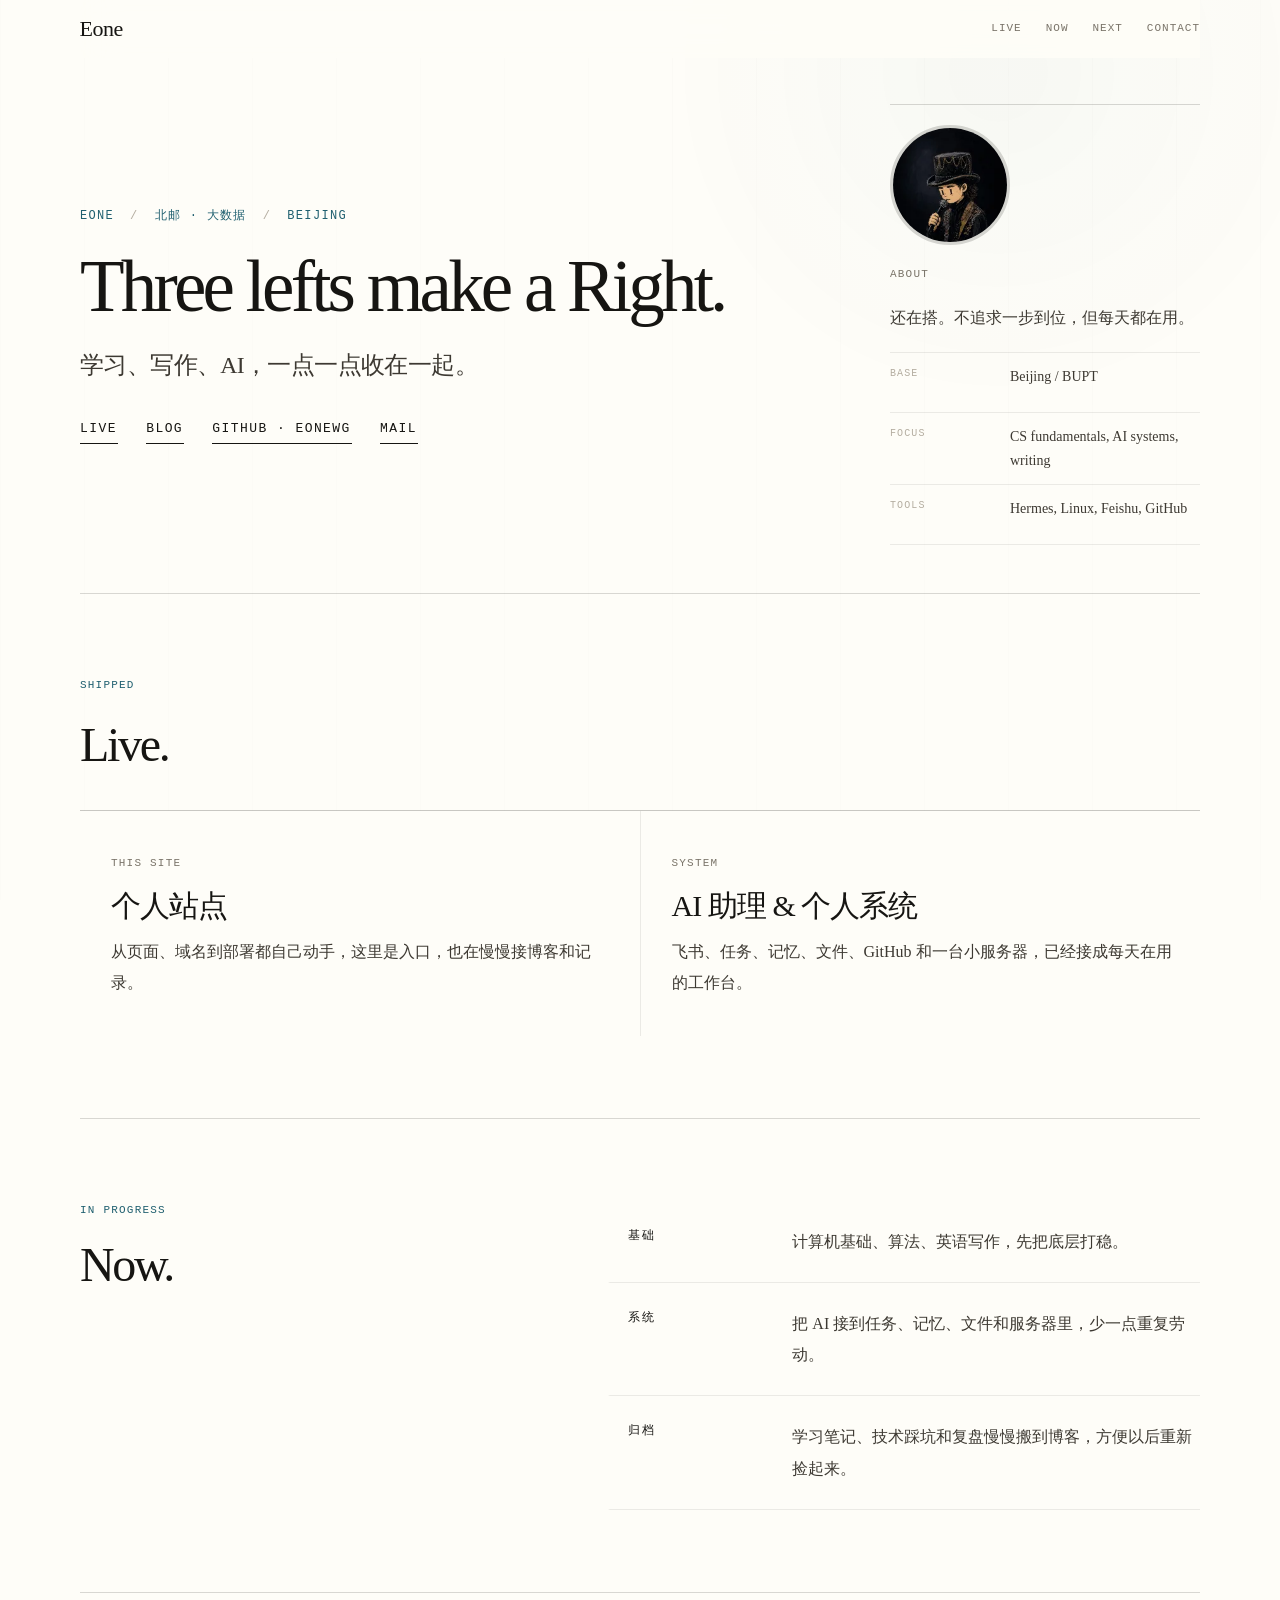
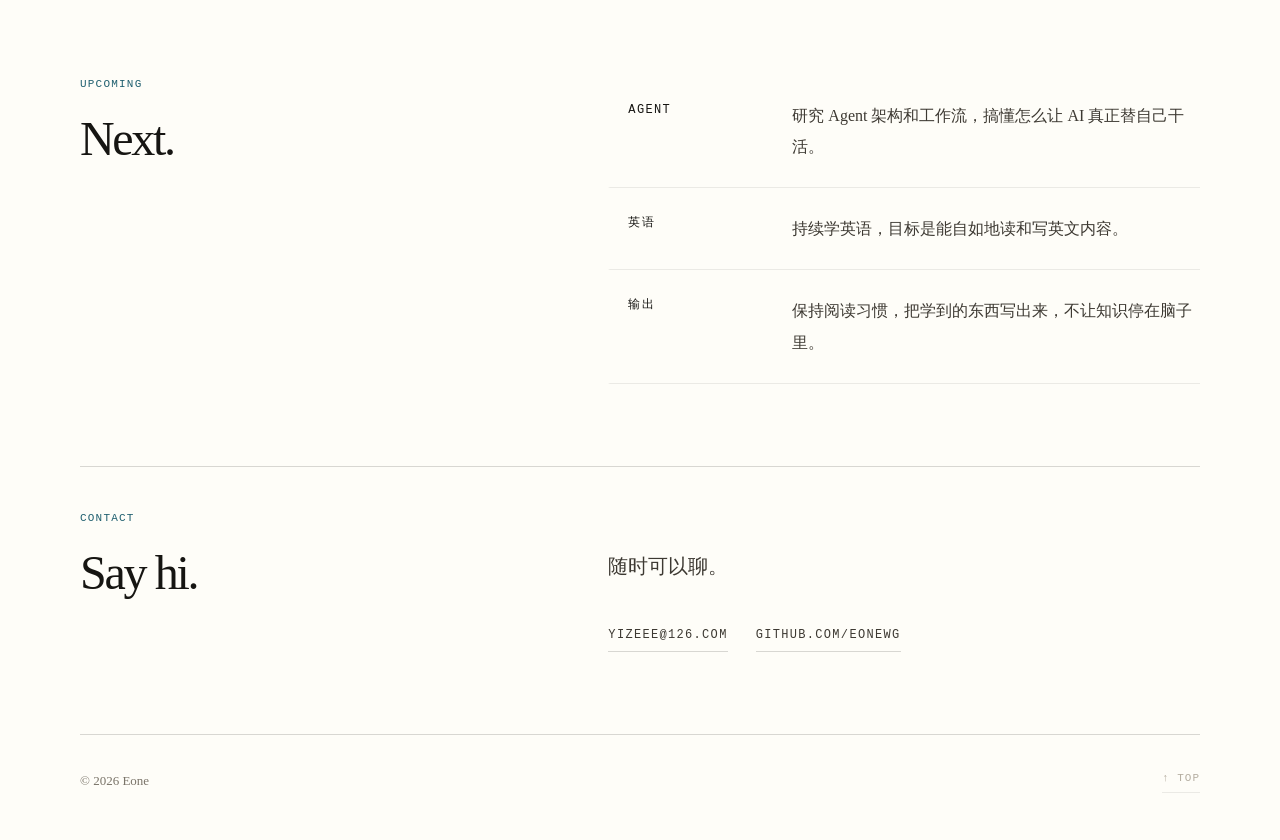
==== index.html @ 281b0e09 "Restructure sections into Live / Now / Next Replace Focus+Projects with three sections: Live (shippe" ====
<!DOCTYPE html>
<html lang="zh-CN">
<head>
<meta charset="utf-8" />
<meta name="viewport" content="width=device-width, initial-scale=1.0" />
<meta name="description" content="Eone — 北邮大数据在读。写一点学习、工程和 AI 协作系统的记录。" />
<meta name="theme-color" content="#fefdf8" />
<link rel="canonical" href="https://eeeone.me/" />
<meta property="og:title" content="Eone · Three lefts make a Right." />
<meta property="og:description" content="北邮大数据在读。写一点学习、工程和 AI 协作系统的记录。" />
<meta property="og:url" content="https://eeeone.me/" />
<meta property="og:type" content="website" />
<title>Eone · Three lefts make a Right.</title>
<link rel="icon" type="image/png" href="[data-uri]" />
<link rel="stylesheet" href="style.css?v=lnx1" />
</head>
<body>
<div class="page">
  <header class="topbar" id="topbar">
    <a class="brand" href="#top" aria-label="Eone home">Eone</a>
    <nav class="nav" aria-label="Primary navigation">
      <a href="#live">Live</a>
      <a href="#now">Now</a>
      <a href="#next">Next</a>
      <a href="#contact">Contact</a>
    </nav>
  </header>

  <main id="top">
    <section class="hero" aria-labelledby="hero-title">
      <div class="hero-copy fade-in">
        <div class="issue-line"><span>Eone</span><span>北邮 · 大数据</span><span>Beijing</span></div>
        <h1 id="hero-title">Three lefts make a Right.</h1>
        <p class="hero-subtitle">学习、写作、AI，一点一点收在一起。</p>
        <div class="hero-actions" aria-label="Quick links">
          <a href="#live">Live</a>
          <a href="/blog/">Blog</a>
          <a href="https://github.com/eonewg" rel="noopener" target="_blank">GitHub &middot; eonewg</a>
          <a href="mailto:yizeee@126.com">Mail</a>
        </div>
      </div>
      <aside class="editor-note fade-in" aria-label="About me">
        <img class="avatar" src="avatar.webp" alt="Eone" width="140" height="140" />
        <span class="meta-label">About</span>
        <p>还在搭。不追求一步到位，但每天都在用。</p>
        <div class="fact-list" aria-label="Profile facts">
          <div class="fact-row"><span class="meta-label">Base</span><span>Beijing / BUPT</span></div>
          <div class="fact-row"><span class="meta-label">Focus</span><span>CS fundamentals, AI systems, writing</span></div>
          <div class="fact-row"><span class="meta-label">Tools</span><span>Hermes, Linux, Feishu, GitHub</span></div>
        </div>
      </aside>
    </section>

    <section class="section fade-in" id="live" aria-labelledby="live-title">
      <div class="works-header">
        <div class="section-kicker">Shipped</div>
        <h2 id="live-title">Live.</h2>
      </div>
      <div class="work-list">
        <article class="work-item">
          <span class="work-tag">This Site</span>
          <h3><a href="/blog/">个人站点</a></h3>
          <p>从页面、域名到部署都自己动手，这里是入口，也在慢慢接博客和记录。</p>
        </article>
        <article class="work-item">
          <span class="work-tag">System</span>
          <h3><a href="https://github.com/eonewg" rel="noopener" target="_blank">AI 助理 &amp; 个人系统</a></h3>
          <p>飞书、任务、记忆、文件、GitHub 和一台小服务器，已经接成每天在用的工作台。</p>
        </article>
      </div>
    </section>

    <section class="section fade-in" id="now" aria-labelledby="now-title">
      <div class="section-shell">
        <div>
          <div class="section-kicker">In Progress</div>
          <h2 id="now-title">Now.</h2>
        </div>
        <div>
          <div class="brief-list">
            <div class="brief-item">
              <span class="run-in">基础</span>
              <p>计算机基础、算法、英语写作，先把底层打稳。</p>
            </div>
            <div class="brief-item">
              <span class="run-in">系统</span>
              <p>把 AI 接到任务、记忆、文件和服务器里，少一点重复劳动。</p>
            </div>
            <div class="brief-item">
              <span class="run-in">归档</span>
              <p>学习笔记、技术踩坑和复盘慢慢搬到博客，方便以后重新捡起来。</p>
            </div>
          </div>
        </div>
      </div>
    </section>

    <section class="section fade-in" id="next" aria-labelledby="next-title">
      <div class="section-shell">
        <div>
          <div class="section-kicker">Upcoming</div>
          <h2 id="next-title">Next.</h2>
        </div>
        <div>
          <div class="brief-list">
            <div class="brief-item">
              <span class="run-in">Agent</span>
              <p>研究 Agent 架构和工作流，搞懂怎么让 AI 真正替自己干活。</p>
            </div>
            <div class="brief-item">
              <span class="run-in">英语</span>
              <p>持续学英语，目标是能自如地读和写英文内容。</p>
            </div>
            <div class="brief-item">
              <span class="run-in">输出</span>
              <p>保持阅读习惯，把学到的东西写出来，不让知识停在脑子里。</p>
            </div>
          </div>
        </div>
      </div>
    </section>

    <section class="section contact-section fade-in" id="contact" aria-labelledby="contact-title">
      <div class="section-shell">
        <div>
          <div class="section-kicker">Contact</div>
          <h2 id="contact-title">Say hi.</h2>
        </div>
        <div>
          <p class="section-lede">随时可以聊。</p>
          <div class="contact-links">
            <a href="mailto:yizeee@126.com">yizeee@126.com</a>
            <a href="https://github.com/eonewg" rel="noopener" target="_blank">github.com/eonewg</a>
          </div>
        </div>
      </div>
    </section>
  </main>

  <footer>
    <span>&copy; 2026 Eone</span>
    <a class="back-top" href="#top">↑ Top</a>
  </footer>
</div>

<script src="script.js?v=bb3365f2"></script>
</body>
</html>
---- style.css ----
/* ========================================
   Eone — Personal Homepage Stylesheet
   ======================================== */

:root {
  --paper: #fefdf8;
  --ink: #161512;
  --ink-soft: #3d3932;
  --muted: #7a7469;
  --faint: #b4ada0;
  --line: rgba(22, 21, 18, 0.16);
  --line-soft: rgba(22, 21, 18, 0.08);
  --accent: #1f5f6f;
  --accent-wash: rgba(31, 95, 111, 0.055);
  --max: 1120px;
  --serif: "Noto Serif SC", "Source Han Serif SC", "Songti SC", STSong, SimSun, Georgia, "Times New Roman", serif;
  --mono: "SF Mono", "Cascadia Code", "JetBrains Mono", Menlo, Consolas, monospace;
  --ease: cubic-bezier(.22, 1, .36, 1);
  --topbar-bg: rgba(254, 253, 248, .88);
}

/* ---------- Dark Mode ---------- */

@media (prefers-color-scheme: dark) {
  :root {
    --paper: #141310;
    --ink: #e8e4d9;
    --ink-soft: #c4bfae;
    --muted: #8a8477;
    --faint: #5e594e;
    --line: rgba(232, 228, 217, 0.14);
    --line-soft: rgba(232, 228, 217, 0.07);
    --accent: #5cb8c9;
    --accent-wash: rgba(92, 184, 201, 0.08);
    --topbar-bg: rgba(20, 19, 16, .92);
  }
  body::before {
    background:
      radial-gradient(circle at 78% 8%, rgba(92,184,201,.035), transparent 28%),
      linear-gradient(90deg, rgba(232,228,217,.012) 1px, transparent 1px) !important;
    background-size: auto, 84px 84px !important;
  }
}

/* ---------- Base ---------- */

* { box-sizing: border-box; }
html { scroll-behavior: smooth; -webkit-font-smoothing: antialiased; -moz-osx-font-smoothing: grayscale; }
body {
  margin: 0;
  min-height: 100vh;
  color: var(--ink);
  background: var(--paper);
  font-family: var(--serif);
  line-height: 1.78;
}
body::before {
  content: "";
  position: fixed;
  inset: 0;
  pointer-events: none;
  background:
    radial-gradient(circle at 78% 8%, rgba(31,95,111,.045), transparent 28%),
    linear-gradient(90deg, rgba(22,21,18,.014) 1px, transparent 1px);
  background-size: auto, 84px 84px;
  opacity: .7;
}
a { color: inherit; text-decoration: none; }
::selection { background: var(--accent-wash); color: var(--accent); }

/* ---------- Layout ---------- */

.page {
  width: min(var(--max), calc(100% - 48px));
  margin: 0 auto;
  position: relative;
}

/* ---------- Topbar ---------- */

.topbar {
  position: sticky;
  top: 0;
  z-index: 20;
  display: flex;
  align-items: center;
  justify-content: space-between;
  gap: 24px;
  min-height: 58px;
  background: var(--topbar-bg);
  backdrop-filter: blur(18px);
  -webkit-backdrop-filter: blur(18px);
  border-bottom: 1px solid transparent;
  transition: border-color .35s ease;
}
.topbar.scrolled { border-bottom-color: var(--line-soft); }
.brand {
  font-size: 22px;
  line-height: 1;
  font-weight: 500;
  letter-spacing: -.02em;
}
.nav {
  display: flex;
  gap: 24px;
  align-items: center;
  font-family: var(--mono);
  font-size: 11px;
  letter-spacing: .09em;
  text-transform: uppercase;
  color: var(--muted);
}
.nav a { transition: color .25s ease; }
.nav a:hover { color: var(--ink); }

/* ---------- Shared Mono Style ---------- */

.mono, .kicker, .issue-line, .hero-actions, .meta-label, .section-kicker, .run-in, .work-tag, .contact-links, .footer-note {
  font-family: var(--mono);
  text-transform: uppercase;
  letter-spacing: .11em;
}

/* ---------- Hero ---------- */

.hero {
  min-height: auto;
  display: grid;
  grid-template-columns: minmax(0, 1fr) 310px;
  gap: clamp(38px, 6vw, 76px);
  align-items: center;
  padding: 46px 0 48px;
  border-bottom: 1px solid var(--line);
}
.issue-line {
  display: flex;
  flex-wrap: wrap;
  gap: 10px 16px;
  align-items: center;
  color: var(--accent);
  font-size: 12px;
  margin-bottom: 22px;
}
.issue-line span:not(:last-child)::after {
  content: "/";
  margin-left: 16px;
  color: var(--faint);
}
h1 {
  margin: 0;
  max-width: 790px;
  font-size: clamp(46px, 5.7vw, 78px);
  line-height: 1.05;
  font-weight: 500;
  letter-spacing: -.052em;
}
.hero-subtitle {
  max-width: 680px;
  margin: 20px 0 0;
  color: var(--ink-soft);
  font-size: clamp(18px, 1.85vw, 24px);
  line-height: 1.65;
  font-weight: 400;
  letter-spacing: -.026em;
}
.hero-deck {
  max-width: 720px;
  margin: 20px 0 0;
  color: var(--ink-soft);
  font-size: 20px;
  line-height: 1.7;
}
.hero-deck::first-letter {
  float: left;
  margin: .1em .16em 0 0;
  font-size: 2.8em;
  line-height: .8;
  color: var(--ink);
}

/* ---------- Hero Actions ---------- */

.hero-actions {
  display: flex;
  flex-wrap: wrap;
  gap: 28px;
  margin-top: 32px;
  font-size: 13px;
}
.hero-actions a {
  border-bottom: 1.5px solid currentColor;
  padding-bottom: 3px;
  color: var(--ink);
  transition: color .25s ease, border-color .25s ease, gap .25s ease;
  display: inline-flex;
  align-items: center;
  gap: 0;
}
.hero-actions a::after {
  content: '→';
  opacity: 0;
  margin-left: -8px;
  transition: opacity .25s ease, margin-left .25s ease;
}
.hero-actions a:hover {
  color: var(--accent);
  gap: 6px;
}
.hero-actions a:hover::after {
  opacity: 1;
  margin-left: 0;
}

/* ---------- Avatar & Editor Note ---------- */

.avatar {
  width: 120px;
  height: 120px;
  border-radius: 50%;
  object-fit: cover;
  border: 3px solid var(--line);
  margin-bottom: 20px;
  display: block;
  transition: border-color .35s ease;
}
.avatar:hover { border-color: var(--accent); }

.editor-note {
  align-self: start;
  padding-top: 20px;
  border-top: 1px solid var(--line);
}
.editor-note p {
  margin: 0;
  color: var(--ink-soft);
  font-size: 16px;
  line-height: 1.82;
}
.editor-note .meta-label {
  display: block;
  color: var(--muted);
  font-size: 11px;
  margin-bottom: 18px;
}
.fact-list {
  margin-top: 20px;
  border-top: 1px solid var(--line-soft);
}
.fact-row {
  display: grid;
  grid-template-columns: 102px 1fr;
  gap: 18px;
  padding: 12px 0;
  border-bottom: 1px solid var(--line-soft);
}
.fact-row .meta-label { color: var(--faint); font-size: 10px; }
.fact-row span:last-child { color: var(--ink-soft); font-size: 14px; line-height: 1.65; }

/* ---------- Sections ---------- */

.section {
  padding: 82px 0;
  border-bottom: 1px solid var(--line);
}
.section-shell {
  display: grid;
  grid-template-columns: minmax(220px, 0.72fr) minmax(0, 1fr);
  gap: clamp(42px, 8vw, 104px);
  align-items: start;
}
.section-kicker {
  color: var(--accent);
  font-size: 11px;
  margin-bottom: 20px;
}
h2 {
  margin: 0;
  max-width: 430px;
  font-size: clamp(28px, 3.8vw, 48px);
  font-weight: 500;
  letter-spacing: -.048em;
  line-height: 1.04;
}
.section-lede {
  margin: 0;
  color: var(--ink-soft);
  font-size: 20px;
  line-height: 1.7;
}
.section-lede + .section-lede { margin-top: 26px; }

/* ---------- Brief List ---------- */

.brief-list {
  margin-top: 44px;
  border-top: 1px solid var(--line);
}
.brief-list:first-child {
  margin-top: 0;
  border-top: none;
}
.brief-item {
  display: grid;
  grid-template-columns: 136px 1fr;
  gap: 28px;
  padding: 25px 0 25px 18px;
  border-bottom: 1px solid var(--line-soft);
  border-left: 2px solid transparent;
  transition: border-color .25s ease, background .25s ease;
}
.brief-item:hover {
  border-left-color: var(--accent);
}
.run-in {
  color: var(--ink);
  font-size: 12px;
}
.brief-item p {
  margin: 0;
  color: var(--ink-soft);
  font-size: 16px;
  line-height: 1.95;
}

/* ---------- Works ---------- */

.work-list {
  display: grid;
  grid-template-columns: repeat(2, 1fr);
  gap: 1px;
  background: var(--line-soft);
  border-top: 1px solid var(--line);
  margin-top: 40px;
}

.works-header { margin-bottom: 0; }
.works-header .section-kicker { margin-bottom: 24px; }
.works-header h2 { margin: 0 0 20px; max-width: 520px; }
.works-header .section-lede { max-width: 560px; }

.work-item {
  background: var(--paper);
  padding: 36px 28px 38px 28px;
  border-bottom: none;
  border-left: 3px solid transparent;
  transition: border-color .25s ease, background .25s ease;
}
.work-item:hover {
  border-left-color: var(--accent);
  background: color-mix(in srgb, var(--accent) 4%, var(--paper));
}
.work-tag {
  display: inline-block;
  margin-bottom: 14px;
  color: var(--muted);
  font-size: 11px;
}
.work-item h3 {
  margin: 0 0 12px;
  font-size: clamp(24px, 2.6vw, 30px);
  font-weight: 500;
  letter-spacing: -.032em;
  line-height: 1.2;
}
.work-item h3 a {
  border-bottom: 1px solid transparent;
  transition: border-color .25s ease;
}
.work-item:hover h3 a { border-bottom-color: var(--accent); }
.work-item p {
  margin: 0;
  color: var(--ink-soft);
  line-height: 1.95;
  font-size: 16px;
}

/* ---------- Contact ---------- */

.contact-section .section-shell { align-items: start; }
.contact-section .section-shell > div:first-child { margin-top: -40px; }
.contact-links {
  display: flex;
  flex-wrap: wrap;
  gap: 18px 28px;
  margin-top: 42px;
  font-size: 12px;
}
.contact-links a {
  padding-bottom: 5px;
  border-bottom: 1px solid var(--line);
  color: var(--ink-soft);
  transition: color .25s ease, border-color .25s ease;
}
.contact-links a:hover {
  color: var(--accent);
  border-color: var(--accent);
}

/* ---------- Footer ---------- */

footer {
  display: flex;
  justify-content: space-between;
  align-items: center;
  gap: 20px;
  padding: 34px 0 48px;
  color: var(--muted);
  font-size: 13px;
}
.footer-note { font-size: 11px; color: var(--faint); }
.back-top {
  font-family: var(--mono);
  font-size: 11px;
  letter-spacing: .09em;
  text-transform: uppercase;
  color: var(--faint);
  border-bottom: 1px solid var(--line-soft);
  padding-bottom: 3px;
  transition: color .25s ease, border-color .25s ease;
}
.back-top:hover { color: var(--accent); border-color: var(--accent); }

/* ---------- Animation ---------- */

.fade-in {
  opacity: 1;
  transform: none;
}
.fade-in.visible {
  opacity: 1;
  transform: none;
}

/* ---------- Responsive ---------- */

@media (max-width: 900px) {
  .page { width: min(100% - 34px, var(--max)); }
  .nav { gap: 14px; font-size: 10px; }
  .hero { grid-template-columns: 1fr; min-height: auto; padding: 74px 0 82px; }
  .editor-note { max-width: 680px; }
  .section { padding: 78px 0; }
  .section-shell { grid-template-columns: 1fr; gap: 28px; }
  h2 { max-width: 720px; }
  .work-list { grid-template-columns: 1fr; }
  footer { flex-direction: column; align-items: flex-start; }
}

@media (max-width: 560px) {
  .topbar { min-height: 58px; }
  .nav { gap: 10px; font-size: 9px; letter-spacing: .06em; }
  h1 { font-size: clamp(48px, 15vw, 72px); }
  .hero-subtitle { font-size: 17px; line-height: 1.75; }
  .hero-deck::first-letter { float: none; margin: 0; font-size: 1em; line-height: inherit; }
  .avatar { width: 100px; height: 100px; }
  .fact-row, .brief-item { grid-template-columns: 1fr; gap: 6px; }
  .brief-item { padding-left: 14px; }
  .section-lede { font-size: 17px; }
}
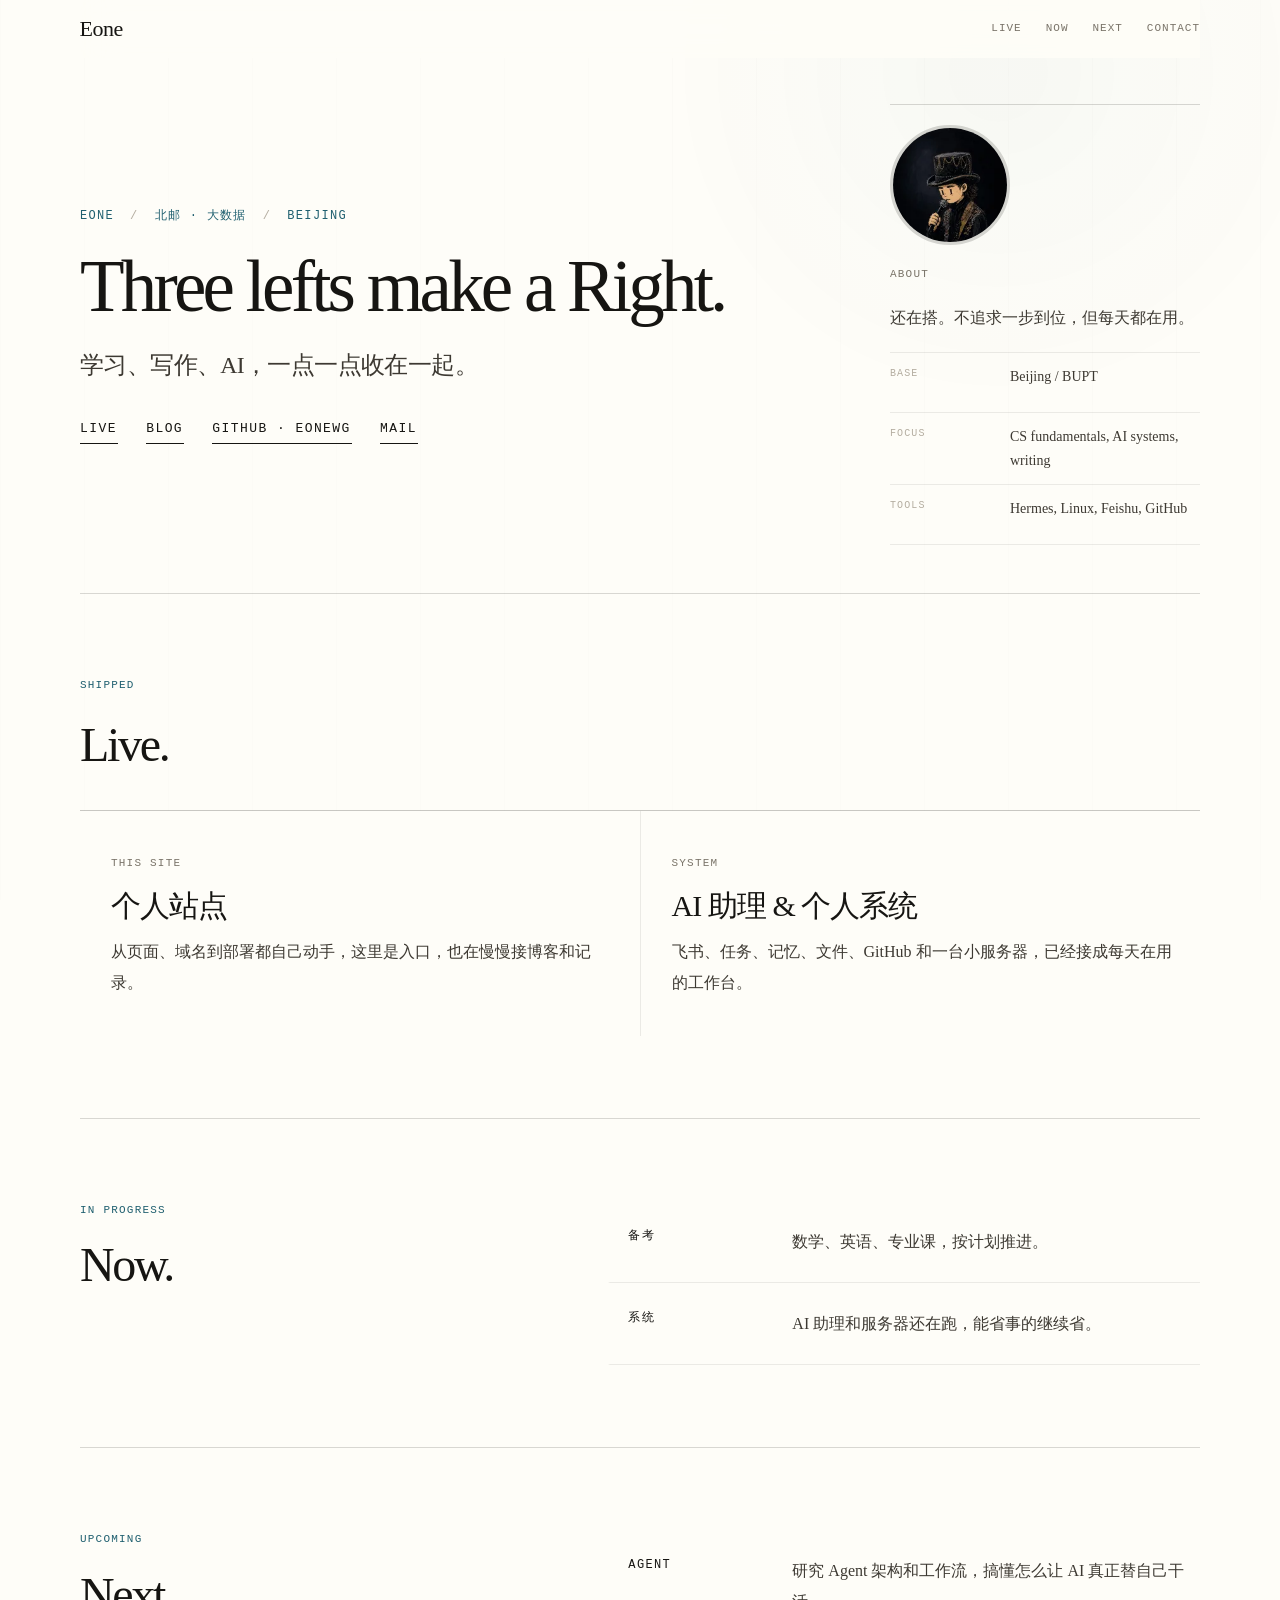
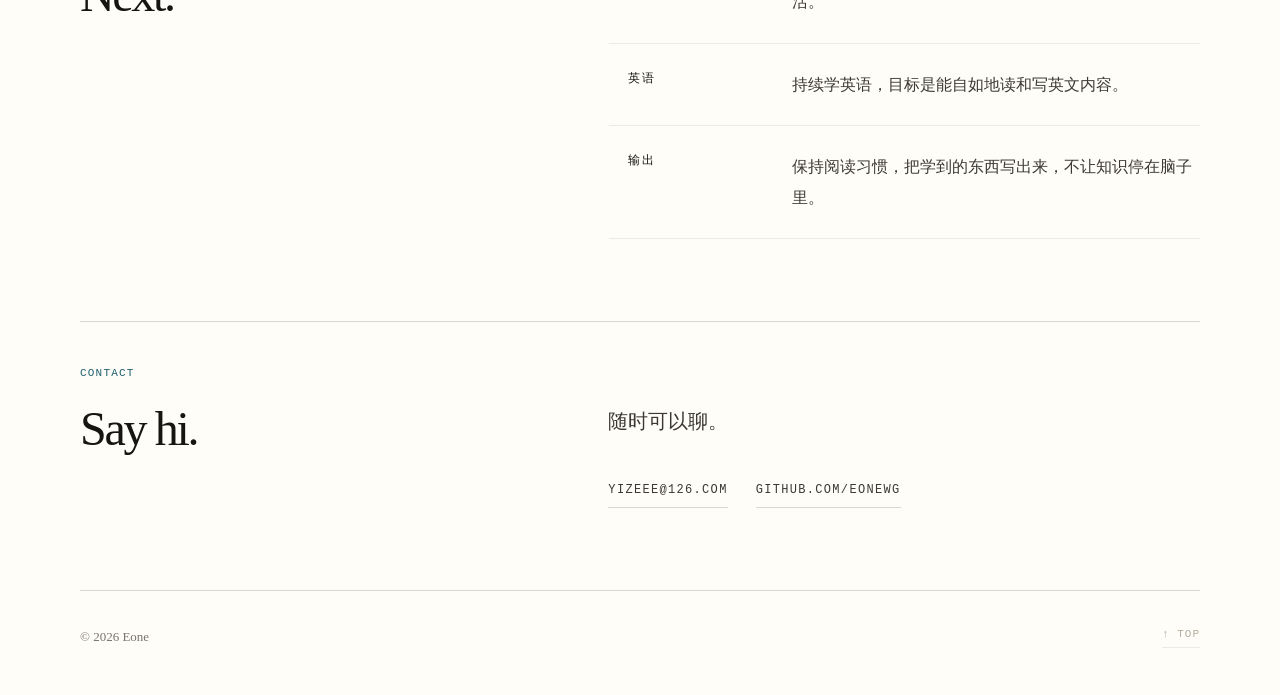
==== commit 26d5c53f: "Update Now section: main task is exam prep" ====
--- a/index.html
+++ b/index.html
@@ -79,16 +79,12 @@
         <div>
           <div class="brief-list">
             <div class="brief-item">
-              <span class="run-in">基础</span>
-              <p>计算机基础、算法、英语写作，先把底层打稳。</p>
+              <span class="run-in">备考</span>
+              <p>数学、英语、专业课，按计划推进。</p>
             </div>
             <div class="brief-item">
               <span class="run-in">系统</span>
-              <p>把 AI 接到任务、记忆、文件和服务器里，少一点重复劳动。</p>
-            </div>
-            <div class="brief-item">
-              <span class="run-in">归档</span>
-              <p>学习笔记、技术踩坑和复盘慢慢搬到博客，方便以后重新捡起来。</p>
+              <p>AI 助理和服务器还在跑，能省事的继续省。</p>
             </div>
           </div>
         </div>
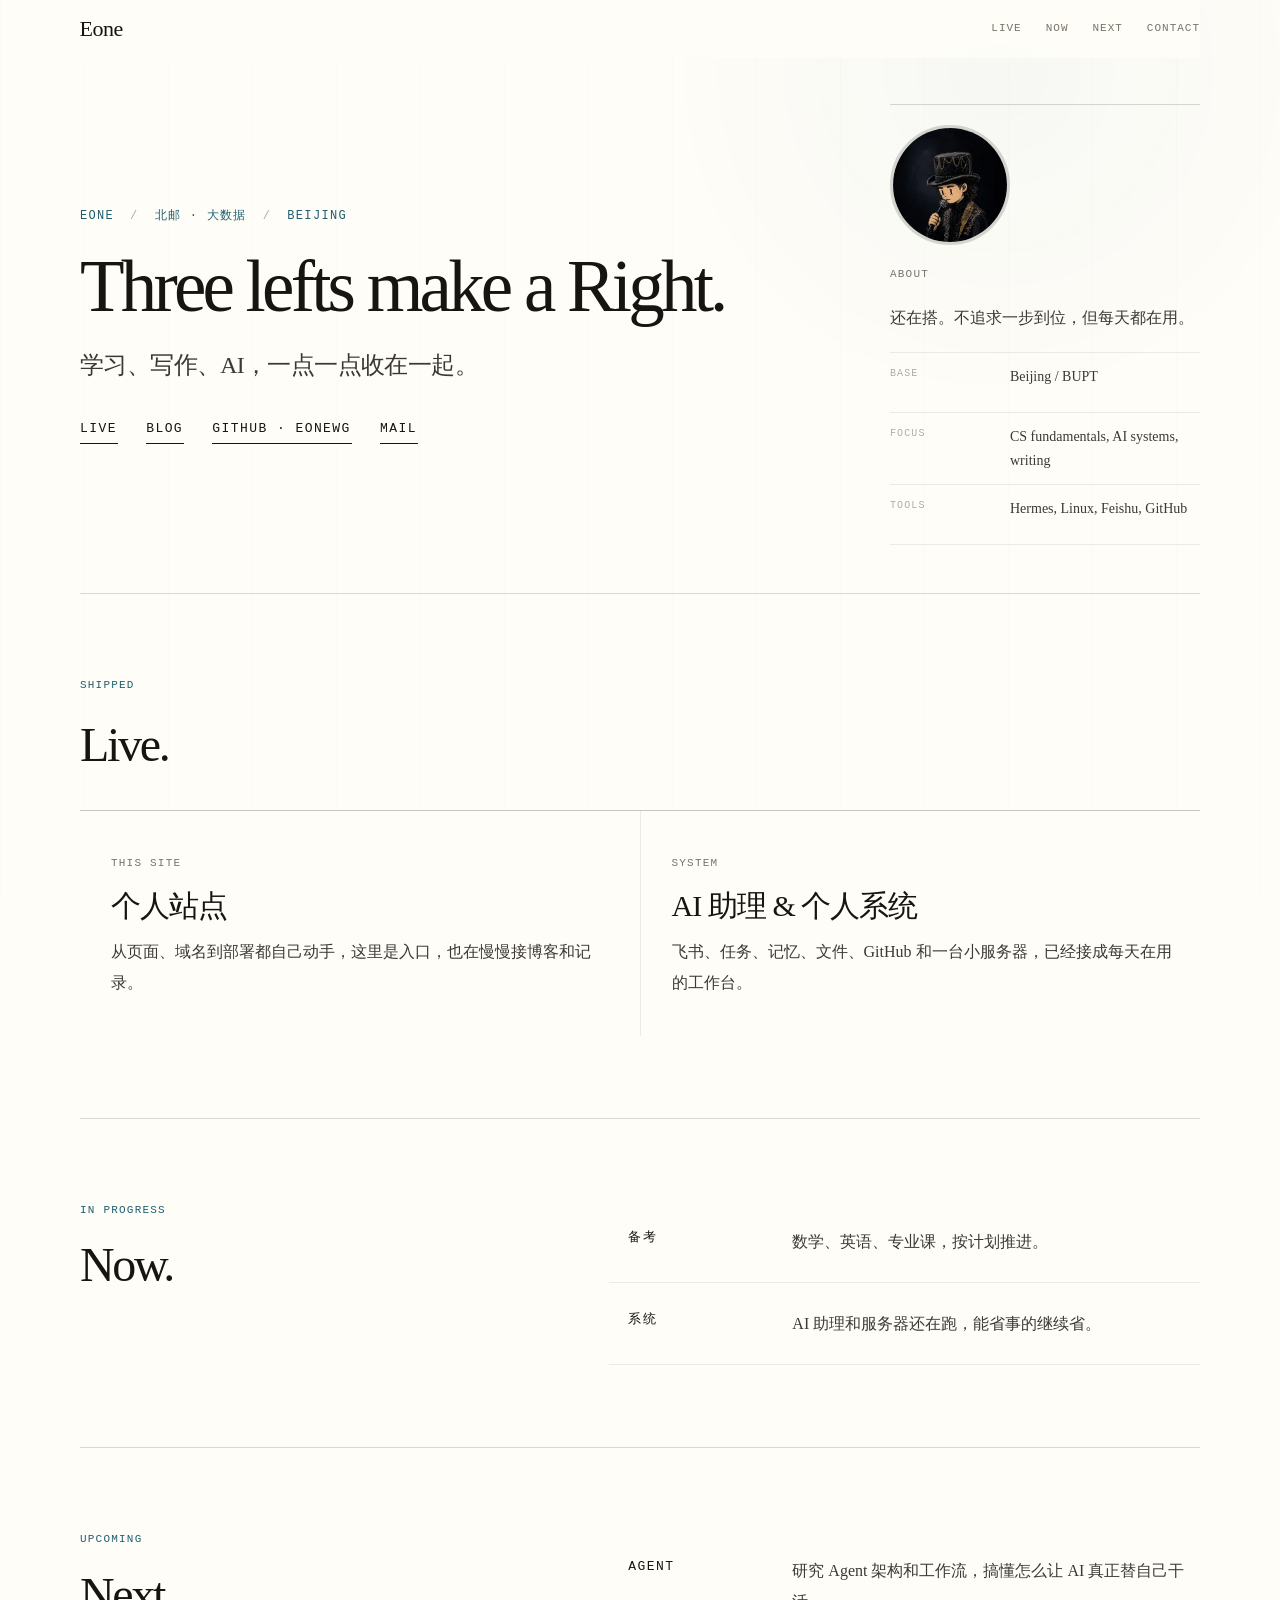
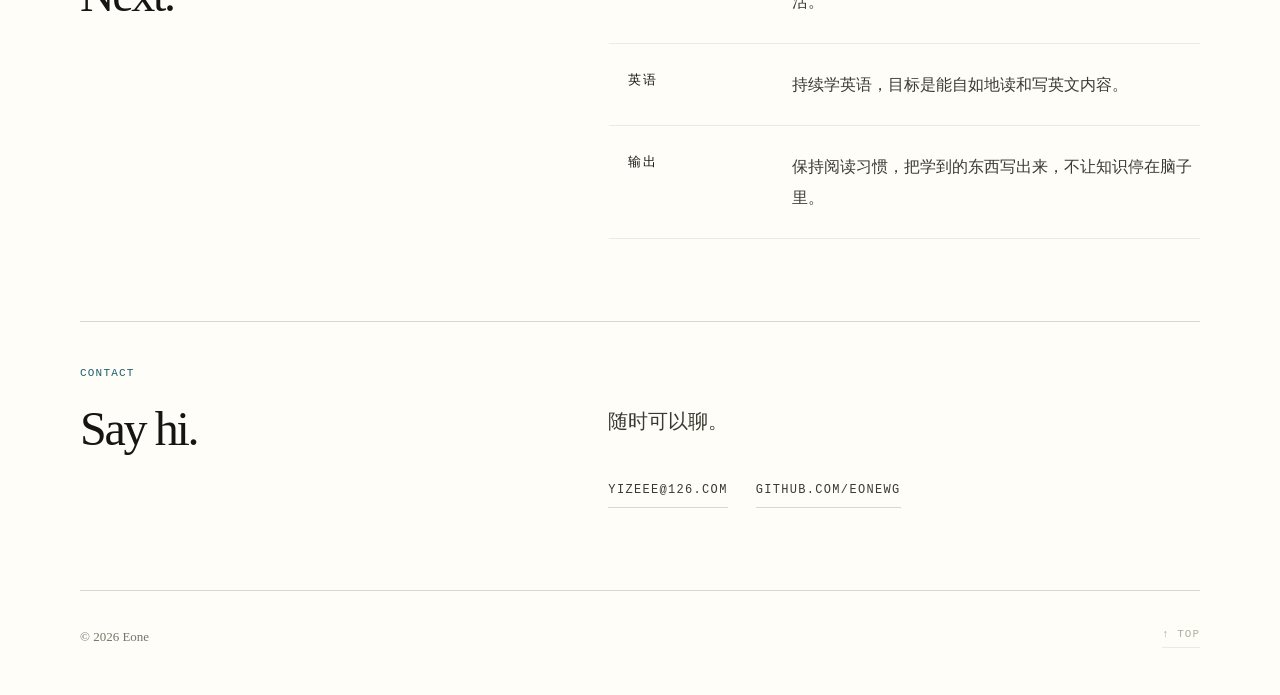
==== commit 4c9f1928: "Increase run-in label font size for readability" ====
--- a/index.html
+++ b/index.html
@@ -12,7 +12,7 @@
 <meta property="og:type" content="website" />
 <title>Eone · Three lefts make a Right.</title>
 <link rel="icon" type="image/png" href="[data-uri]" />
-<link rel="stylesheet" href="style.css?v=lnx1" />
+<link rel="stylesheet" href="style.css?v=lnx2" />
 </head>
 <body>
 <div class="page">
--- a/style.css
+++ b/style.css
@@ -313,7 +313,7 @@
 }
 .run-in {
   color: var(--ink);
-  font-size: 12px;
+  font-size: 13px;
 }
 .brief-item p {
   margin: 0;
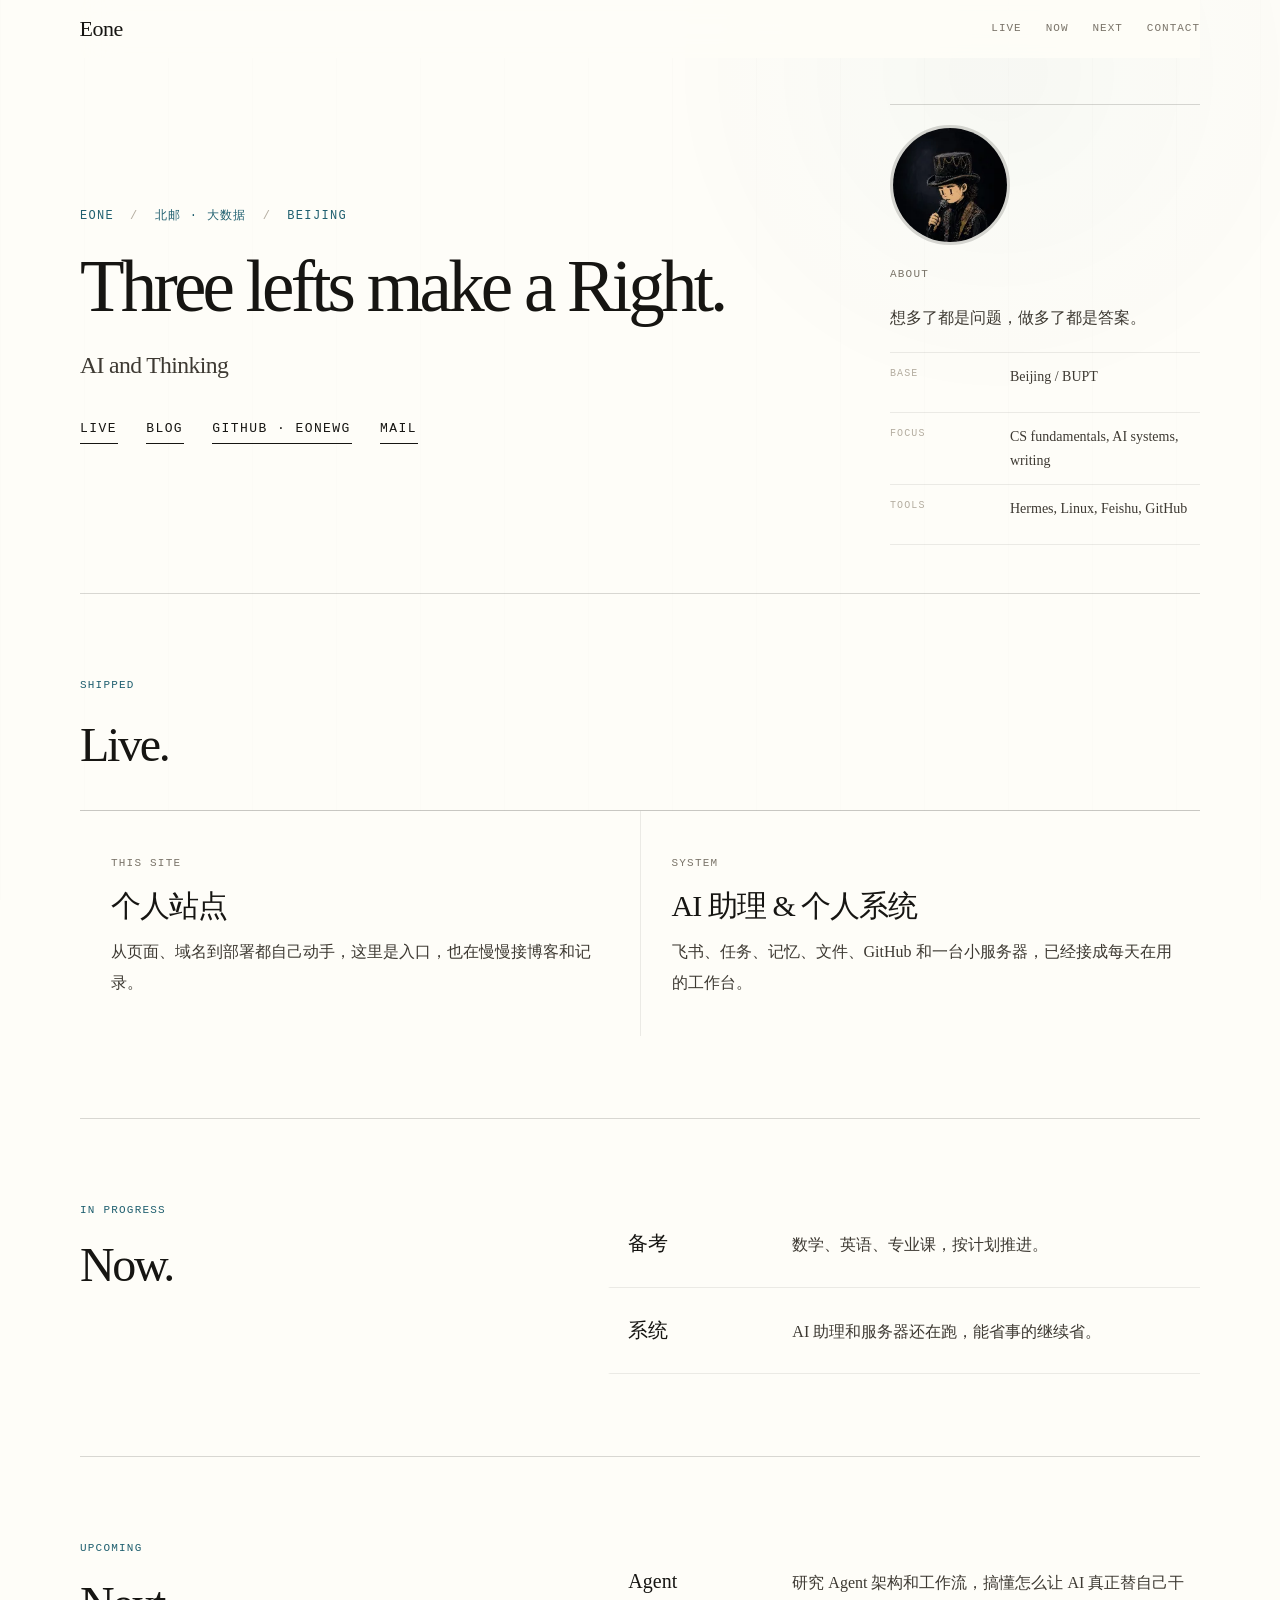
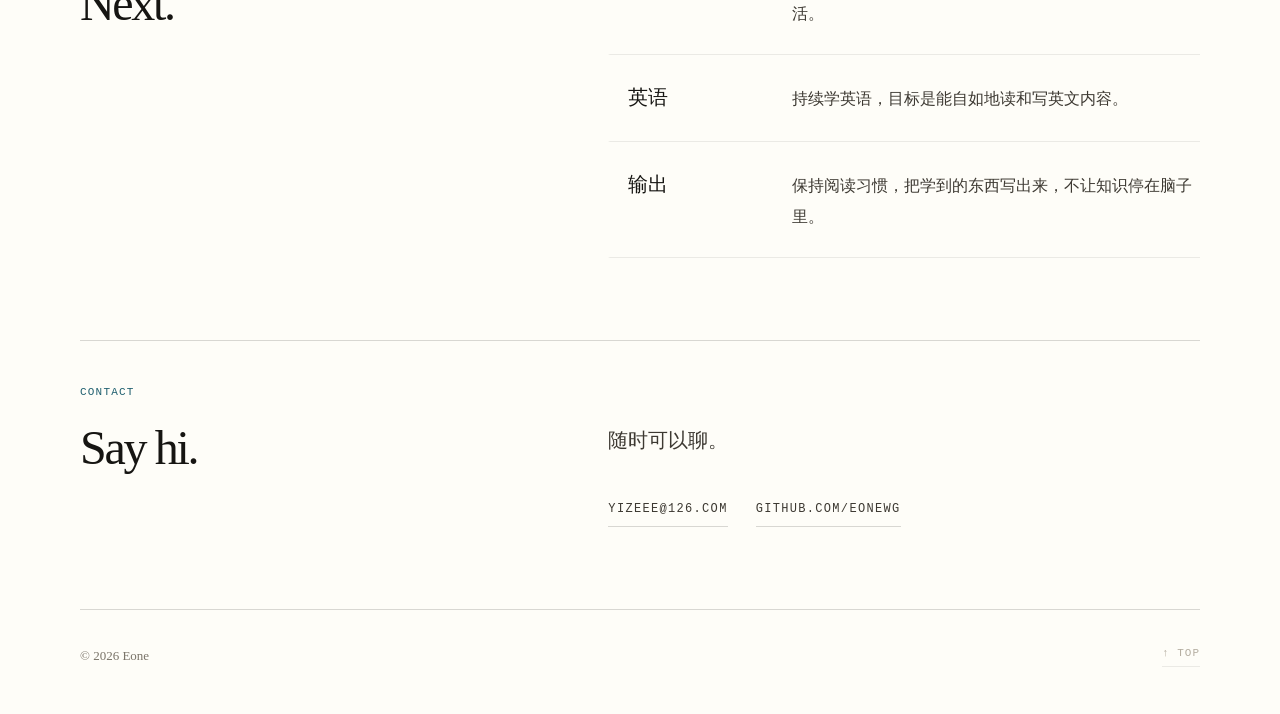
==== commit ad8f73ac: "Update hero subtitle and about text" ====
--- a/index.html
+++ b/index.html
@@ -31,7 +31,7 @@
       <div class="hero-copy fade-in">
         <div class="issue-line"><span>Eone</span><span>北邮 · 大数据</span><span>Beijing</span></div>
         <h1 id="hero-title">Three lefts make a Right.</h1>
-        <p class="hero-subtitle">学习、写作、AI，一点一点收在一起。</p>
+        <p class="hero-subtitle">AI and Thinking</p>
         <div class="hero-actions" aria-label="Quick links">
           <a href="#live">Live</a>
           <a href="/blog/">Blog</a>
@@ -42,7 +42,7 @@
       <aside class="editor-note fade-in" aria-label="About me">
         <img class="avatar" src="avatar.webp" alt="Eone" width="140" height="140" />
         <span class="meta-label">About</span>
-        <p>还在搭。不追求一步到位，但每天都在用。</p>
+        <p>想多了都是问题，做多了都是答案。</p>
         <div class="fact-list" aria-label="Profile facts">
           <div class="fact-row"><span class="meta-label">Base</span><span>Beijing / BUPT</span></div>
           <div class="fact-row"><span class="meta-label">Focus</span><span>CS fundamentals, AI systems, writing</span></div>
--- a/style.css
+++ b/style.css
@@ -307,13 +307,18 @@
   border-bottom: 1px solid var(--line-soft);
   border-left: 2px solid transparent;
   transition: border-color .25s ease, background .25s ease;
+  align-items: baseline;
 }
 .brief-item:hover {
   border-left-color: var(--accent);
 }
 .run-in {
   color: var(--ink);
-  font-size: 13px;
+  font-family: var(--serif);
+  font-size: 20px;
+  font-weight: 500;
+  text-transform: none;
+  letter-spacing: 0;
 }
 .brief-item p {
   margin: 0;
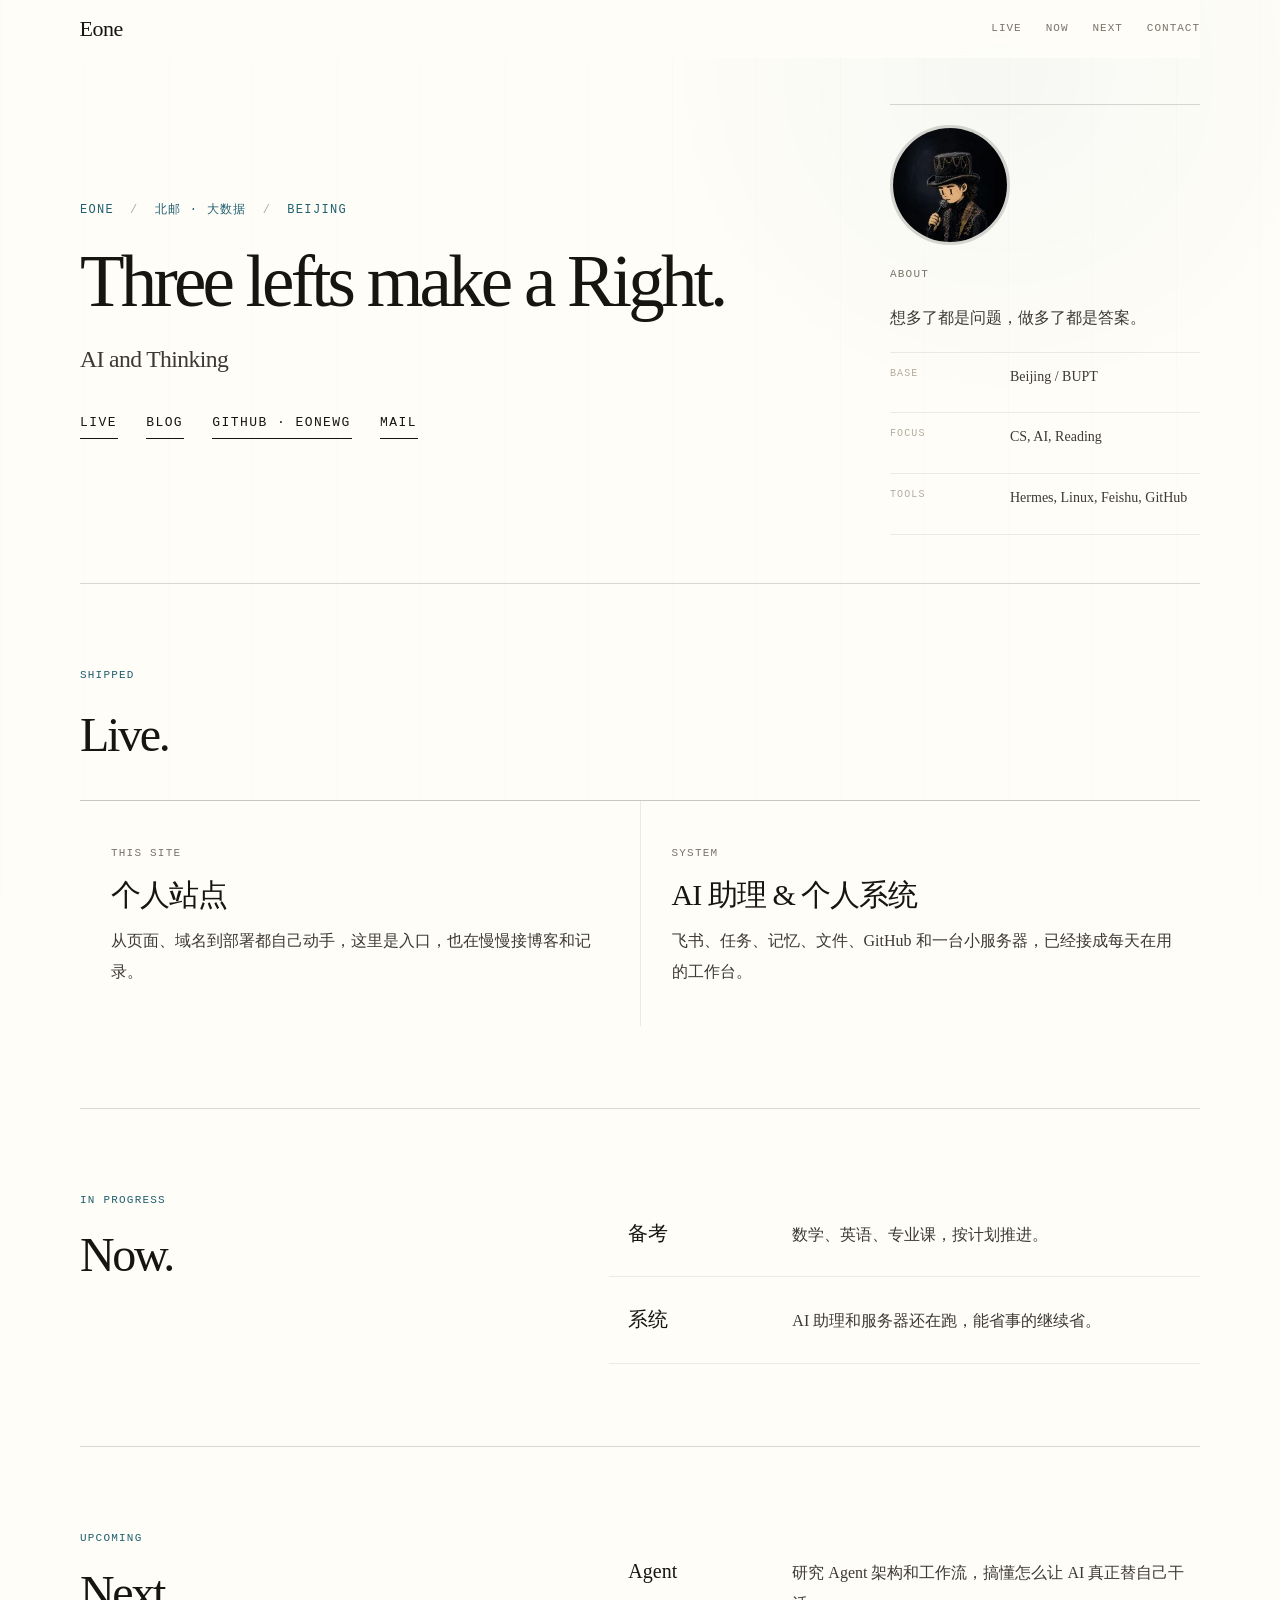
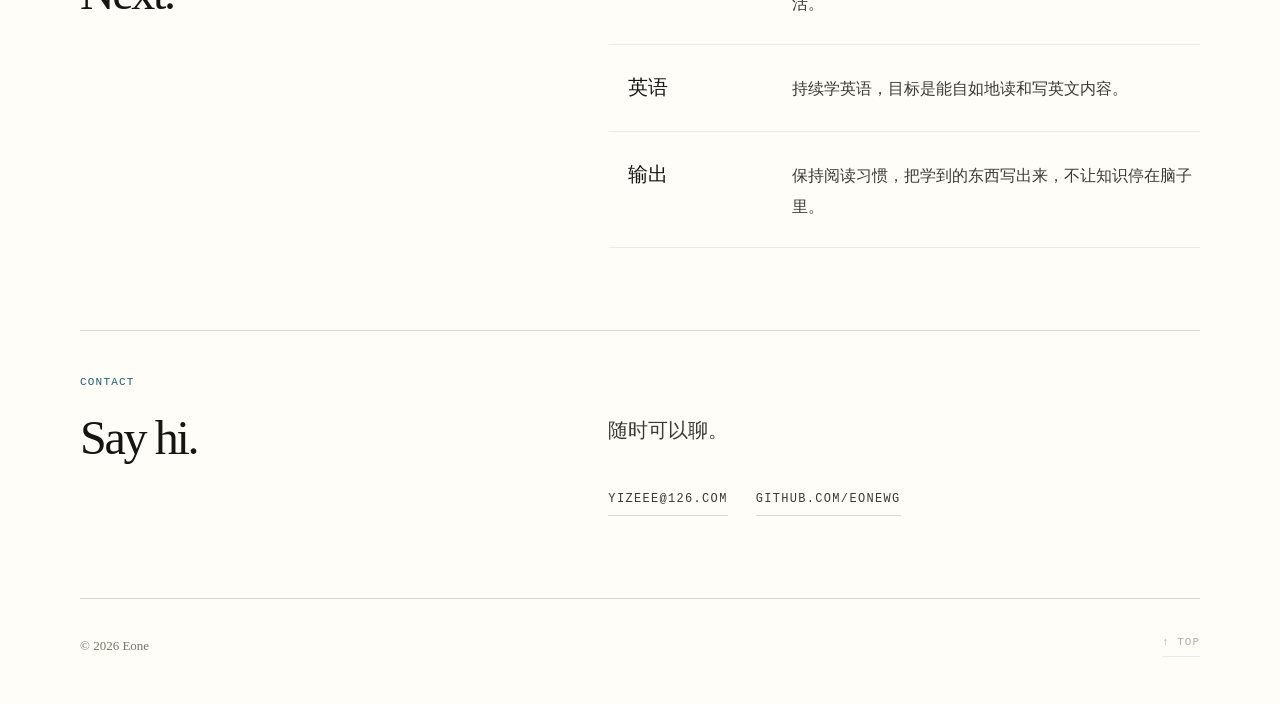
==== commit ca3dd58d: "Update Focus to CS, AI, Reading" ====
--- a/index.html
+++ b/index.html
@@ -45,7 +45,7 @@
         <p>想多了都是问题，做多了都是答案。</p>
         <div class="fact-list" aria-label="Profile facts">
           <div class="fact-row"><span class="meta-label">Base</span><span>Beijing / BUPT</span></div>
-          <div class="fact-row"><span class="meta-label">Focus</span><span>CS fundamentals, AI systems, writing</span></div>
+          <div class="fact-row"><span class="meta-label">Focus</span><span>CS, AI, Reading</span></div>
           <div class="fact-row"><span class="meta-label">Tools</span><span>Hermes, Linux, Feishu, GitHub</span></div>
         </div>
       </aside>
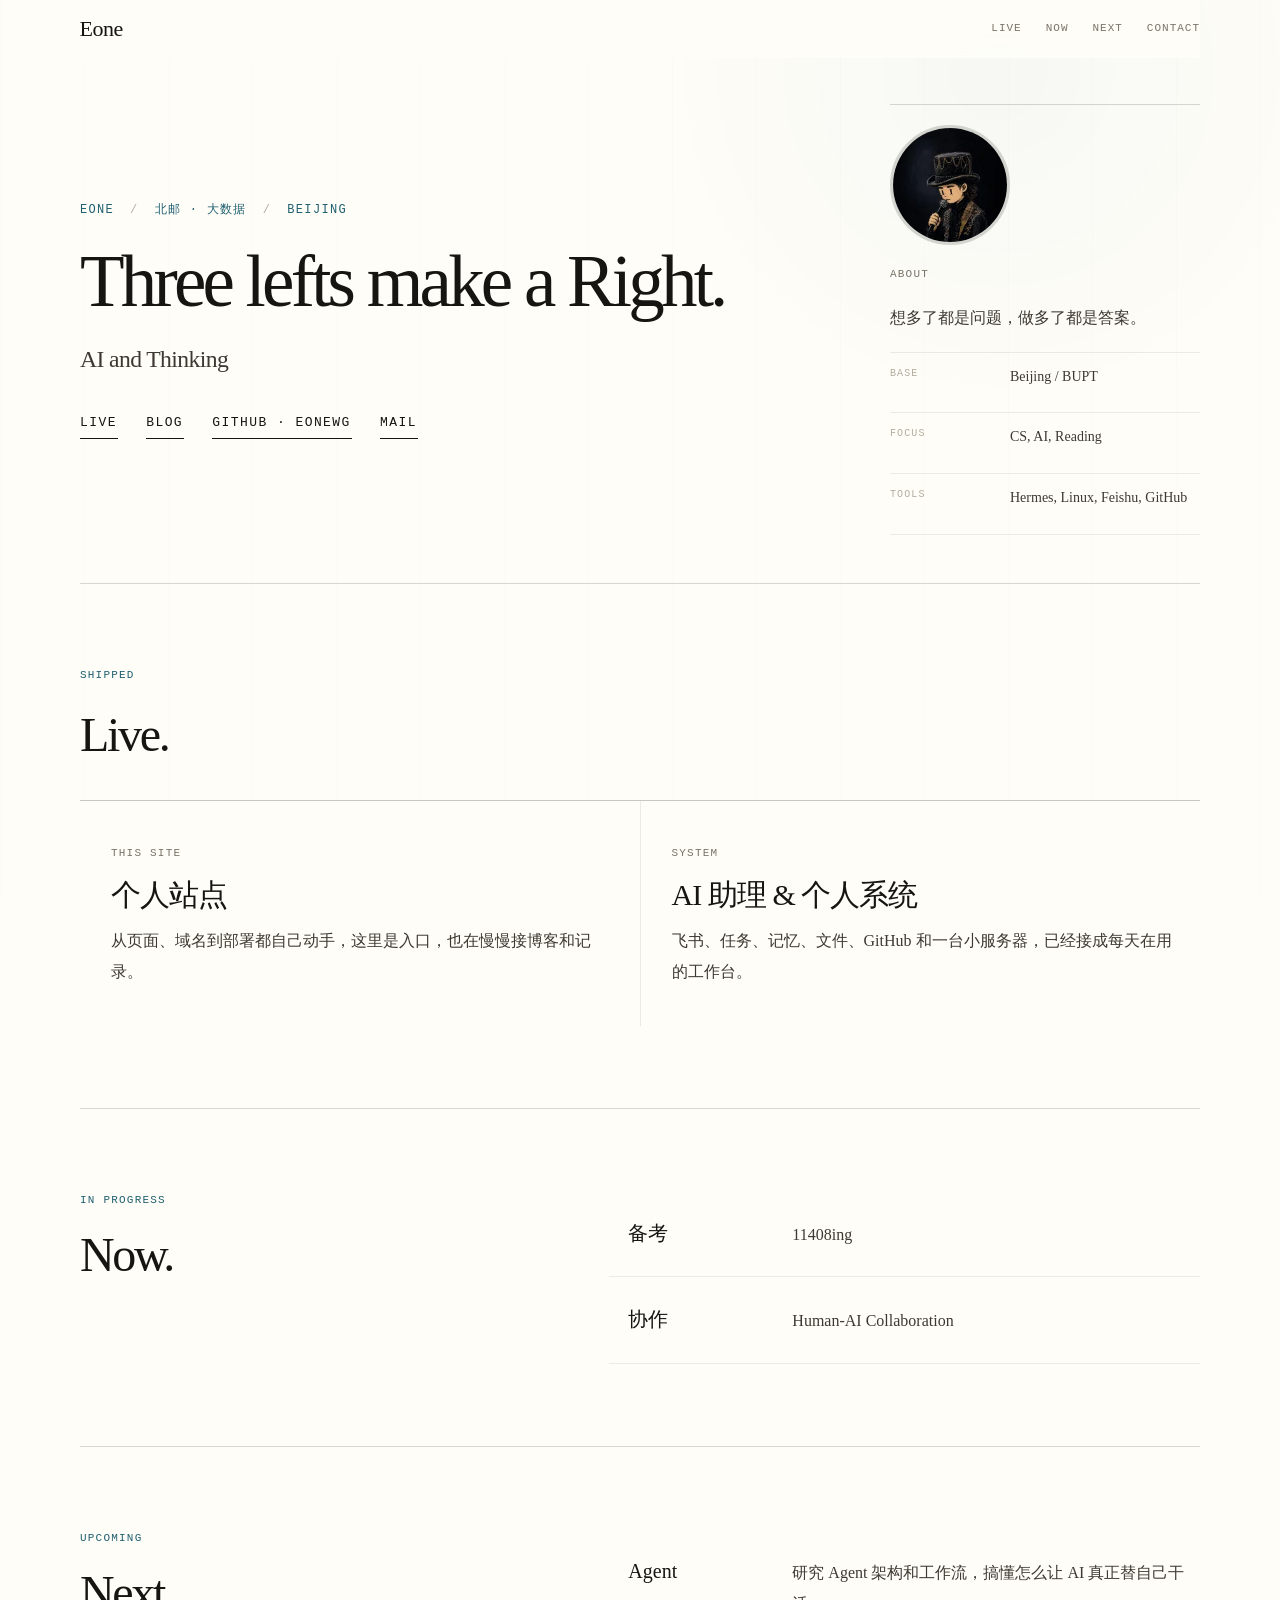
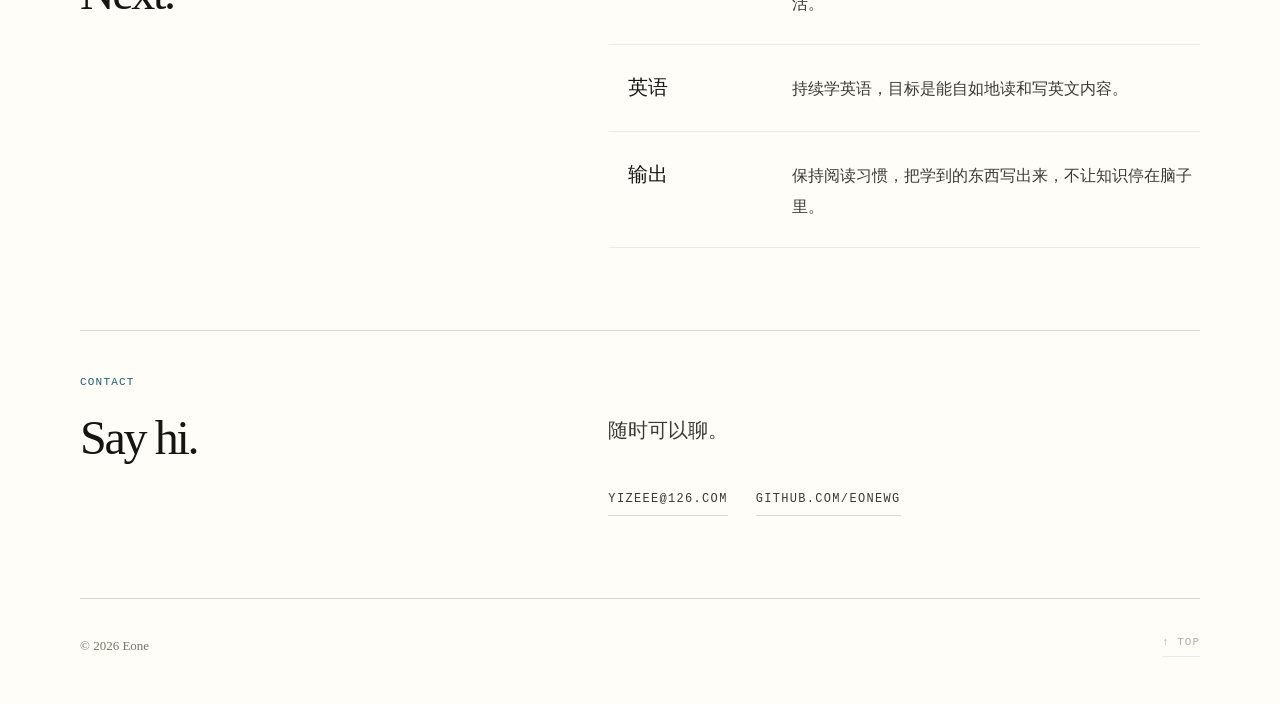
==== commit adcfe118: "Update Now: 11408ing, Human-AI Collaboration" ====
--- a/index.html
+++ b/index.html
@@ -80,11 +80,11 @@
           <div class="brief-list">
             <div class="brief-item">
               <span class="run-in">备考</span>
-              <p>数学、英语、专业课，按计划推进。</p>
+              <p>11408ing</p>
             </div>
             <div class="brief-item">
-              <span class="run-in">系统</span>
-              <p>AI 助理和服务器还在跑，能省事的继续省。</p>
+              <span class="run-in">协作</span>
+              <p>Human-AI Collaboration</p>
             </div>
           </div>
         </div>
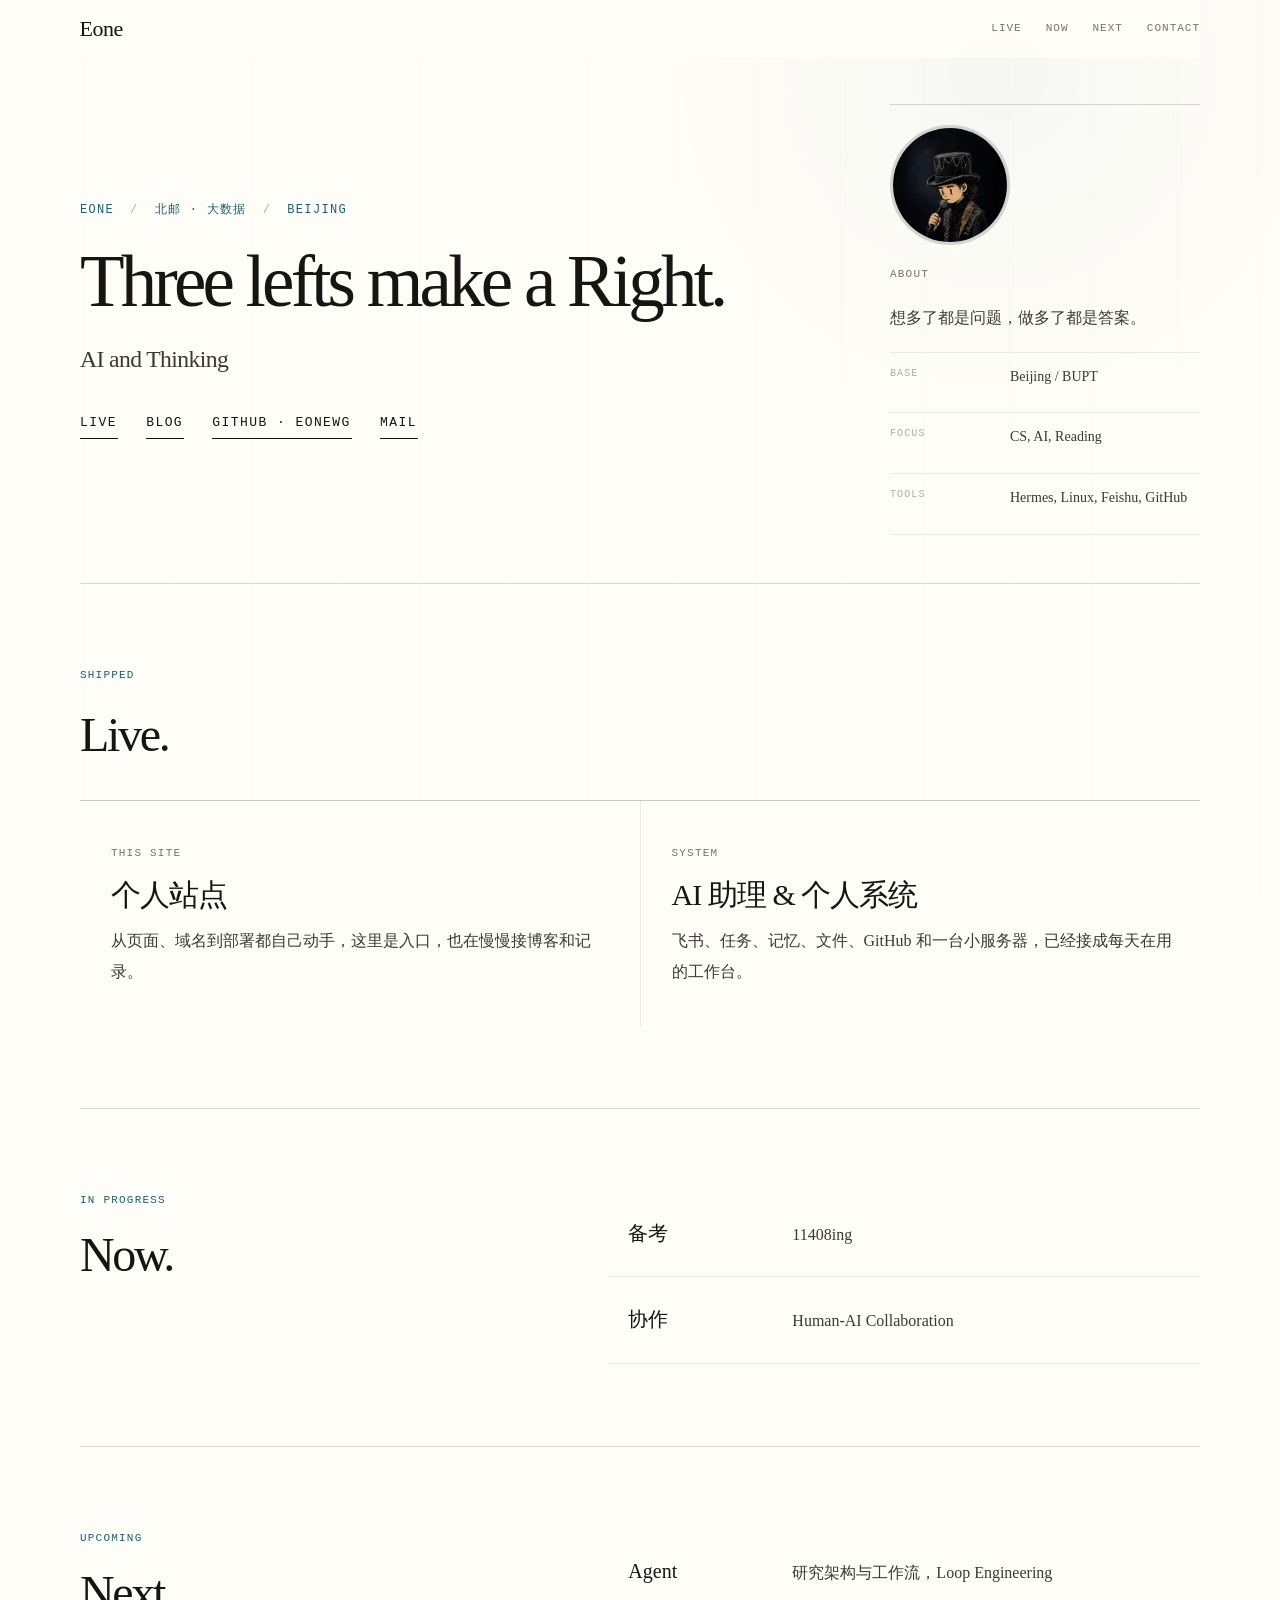
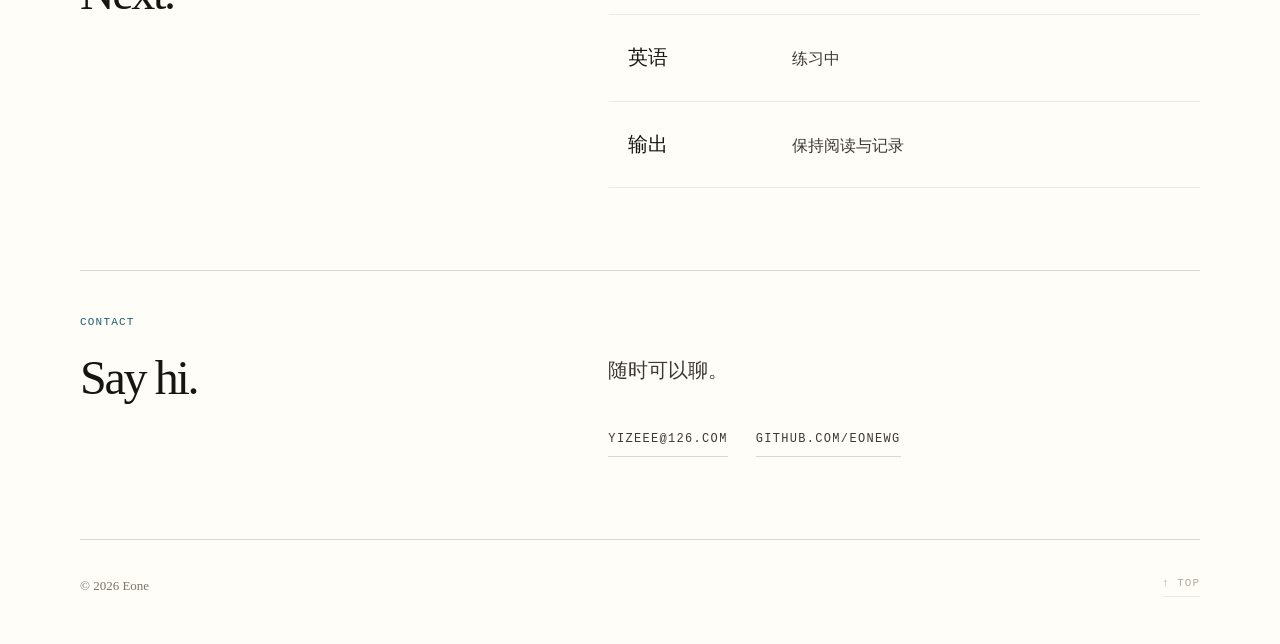
==== commit a0ee0492: "Update Next: Agent, 英语, 输出" ====
--- a/index.html
+++ b/index.html
@@ -101,15 +101,15 @@
           <div class="brief-list">
             <div class="brief-item">
               <span class="run-in">Agent</span>
-              <p>研究 Agent 架构和工作流，搞懂怎么让 AI 真正替自己干活。</p>
+              <p>研究架构与工作流，Loop Engineering</p>
             </div>
             <div class="brief-item">
               <span class="run-in">英语</span>
-              <p>持续学英语，目标是能自如地读和写英文内容。</p>
+              <p>练习中</p>
             </div>
             <div class="brief-item">
               <span class="run-in">输出</span>
-              <p>保持阅读习惯，把学到的东西写出来，不让知识停在脑子里。</p>
+              <p>保持阅读与记录</p>
             </div>
           </div>
         </div>
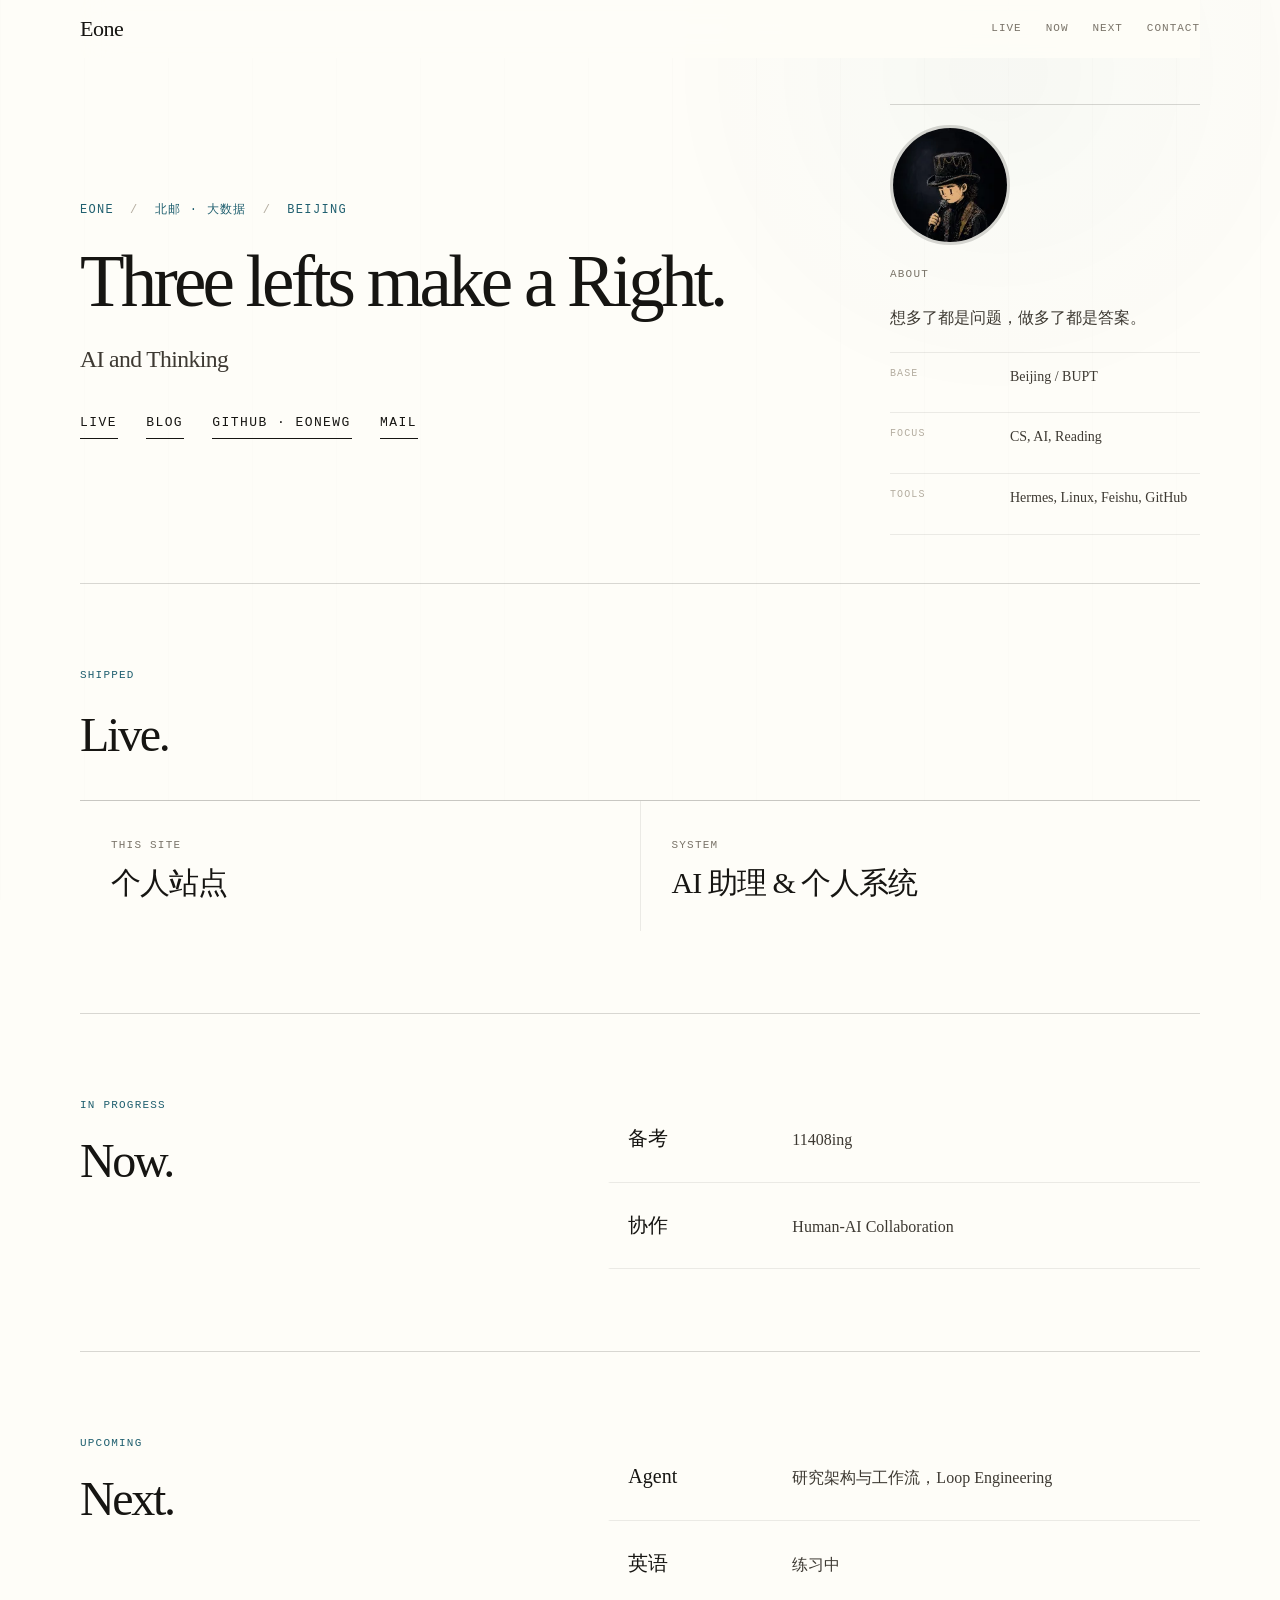
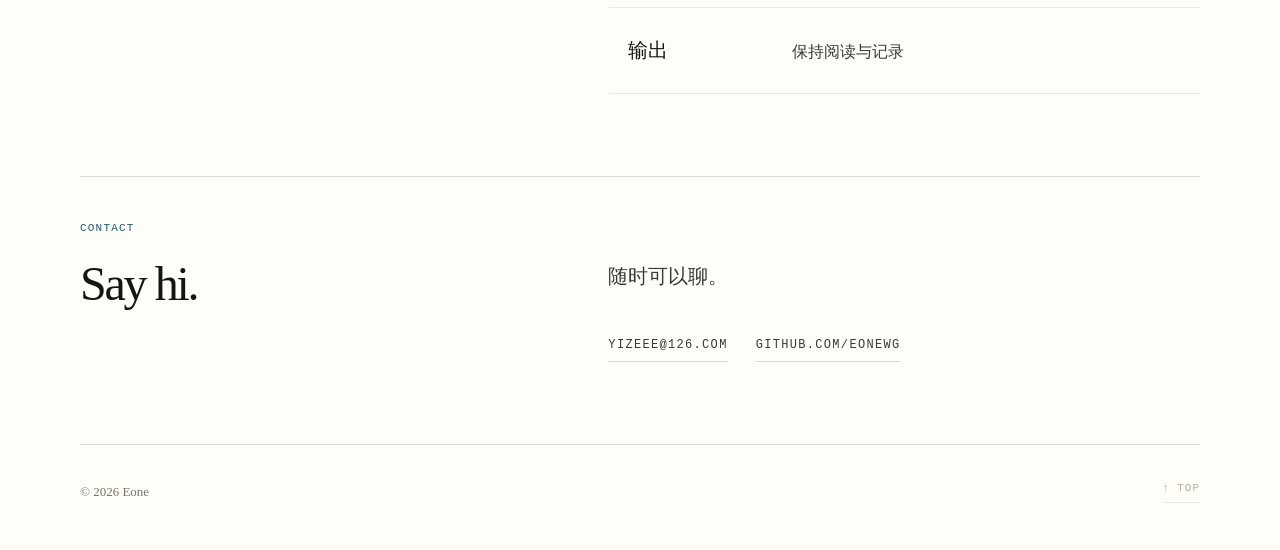
==== commit 3a83f00b: "Remove Live card descriptions, compact card layout" ====
--- a/index.html
+++ b/index.html
@@ -60,12 +60,10 @@
         <article class="work-item">
           <span class="work-tag">This Site</span>
           <h3><a href="/blog/">个人站点</a></h3>
-          <p>从页面、域名到部署都自己动手，这里是入口，也在慢慢接博客和记录。</p>
         </article>
         <article class="work-item">
           <span class="work-tag">System</span>
           <h3><a href="https://github.com/eonewg" rel="noopener" target="_blank">AI 助理 &amp; 个人系统</a></h3>
-          <p>飞书、任务、记忆、文件、GitHub 和一台小服务器，已经接成每天在用的工作台。</p>
         </article>
       </div>
     </section>
--- a/style.css
+++ b/style.css
@@ -345,7 +345,7 @@
 
 .work-item {
   background: var(--paper);
-  padding: 36px 28px 38px 28px;
+  padding: 28px 28px 30px 28px;
   border-bottom: none;
   border-left: 3px solid transparent;
   transition: border-color .25s ease, background .25s ease;
@@ -356,12 +356,12 @@
 }
 .work-tag {
   display: inline-block;
-  margin-bottom: 14px;
+  margin-bottom: 10px;
   color: var(--muted);
   font-size: 11px;
 }
 .work-item h3 {
-  margin: 0 0 12px;
+  margin: 0;
   font-size: clamp(24px, 2.6vw, 30px);
   font-weight: 500;
   letter-spacing: -.032em;
